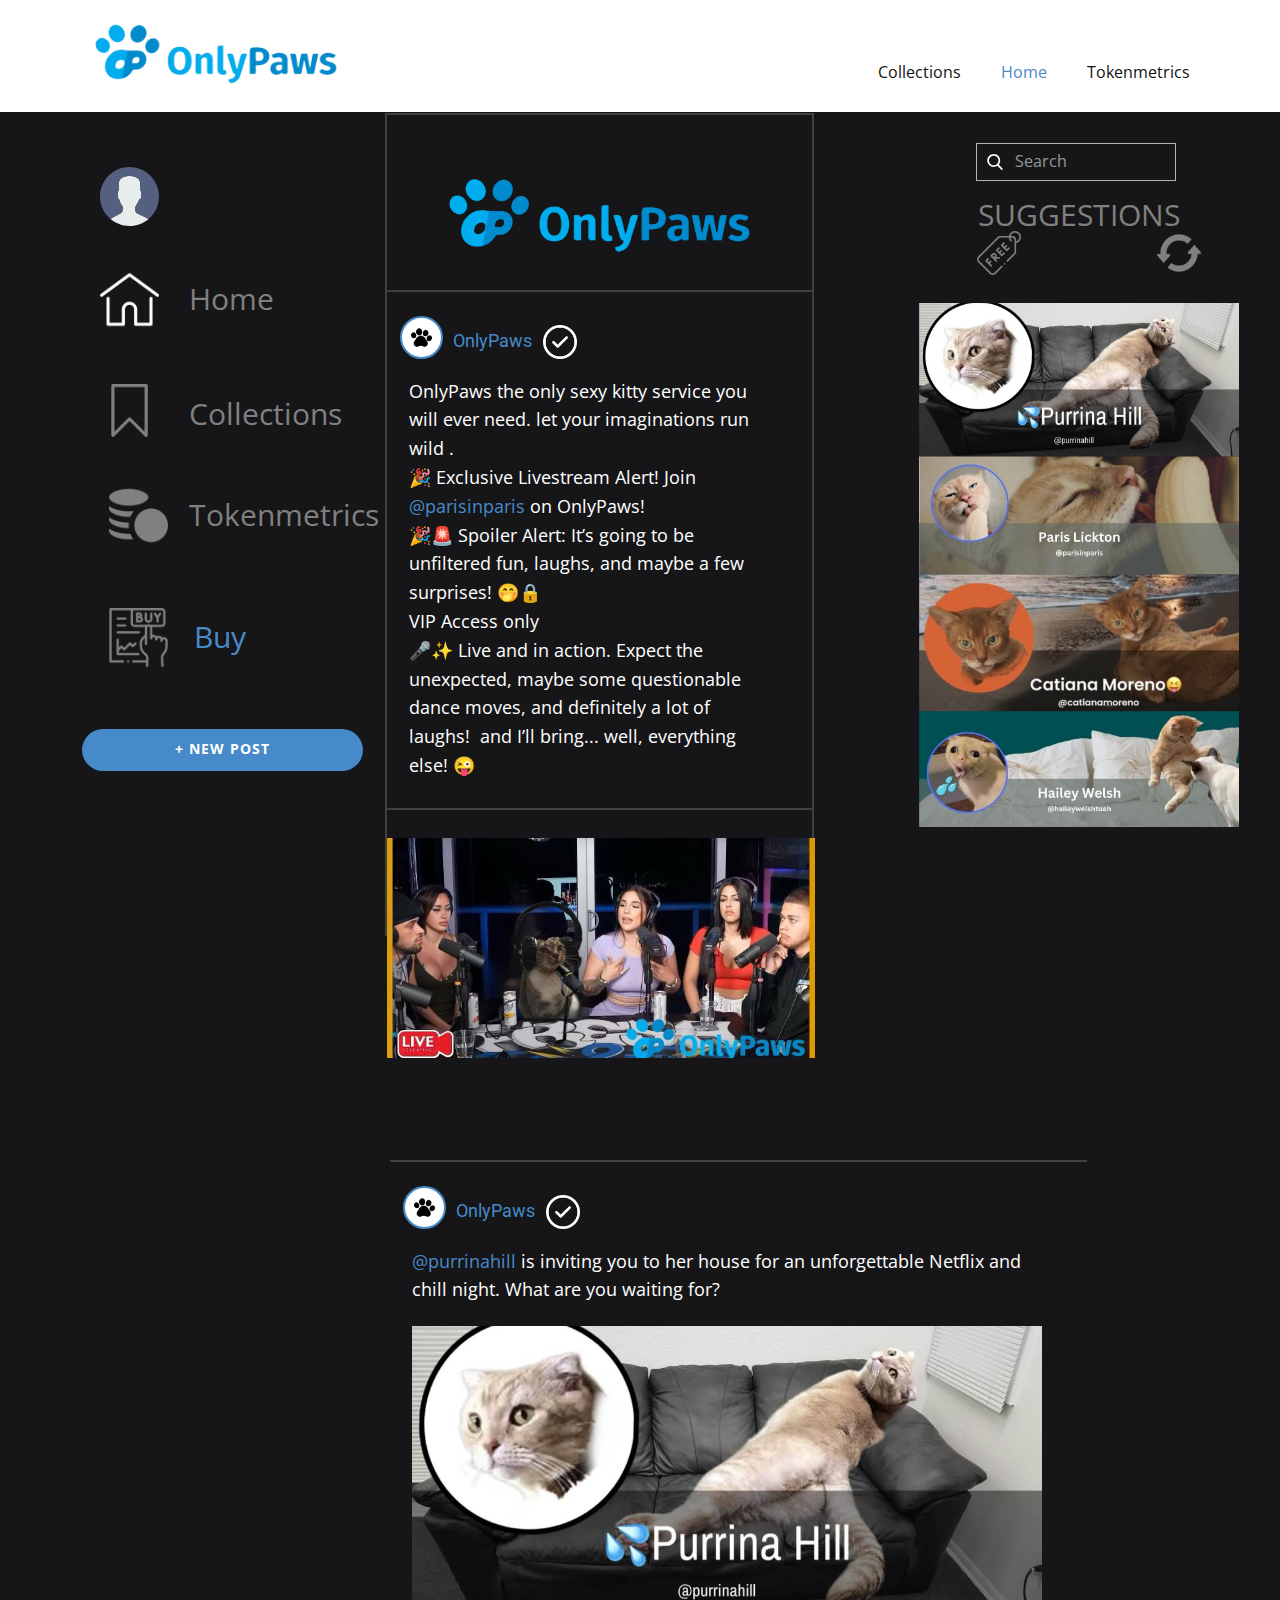
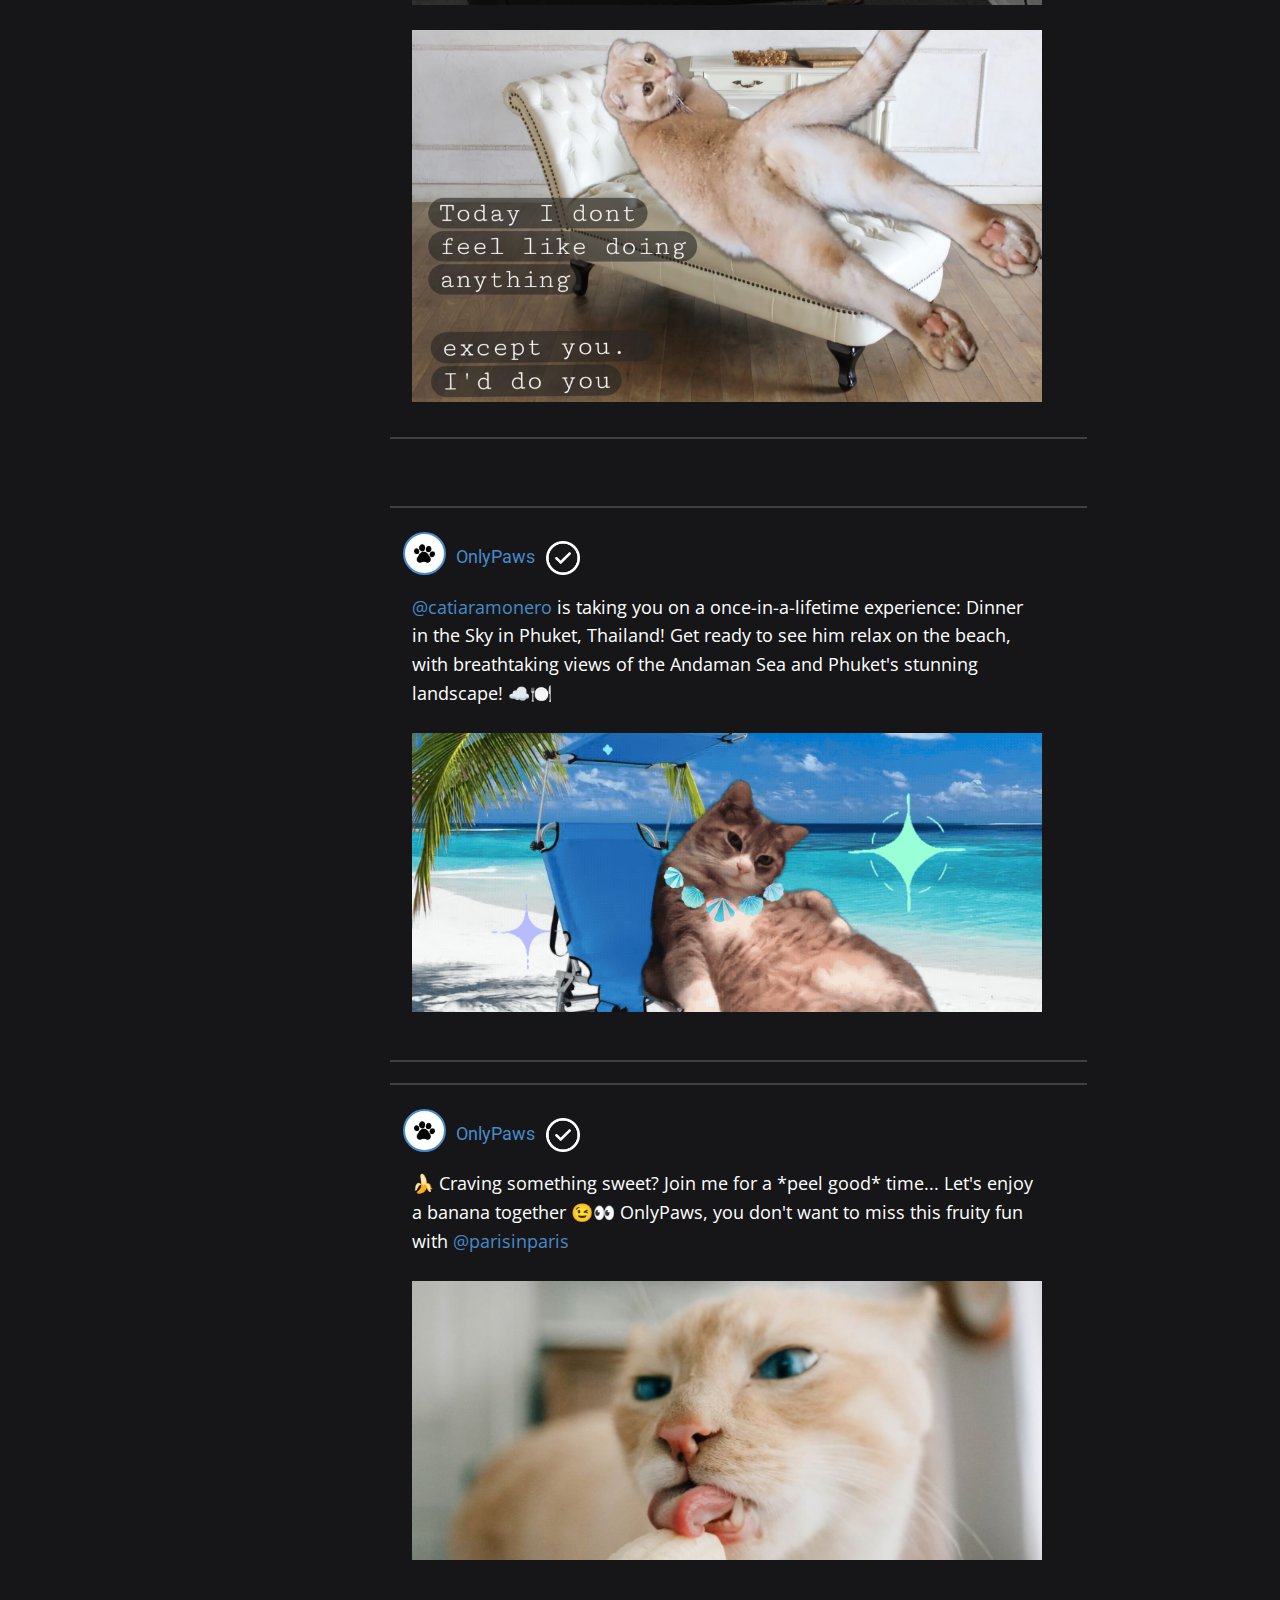
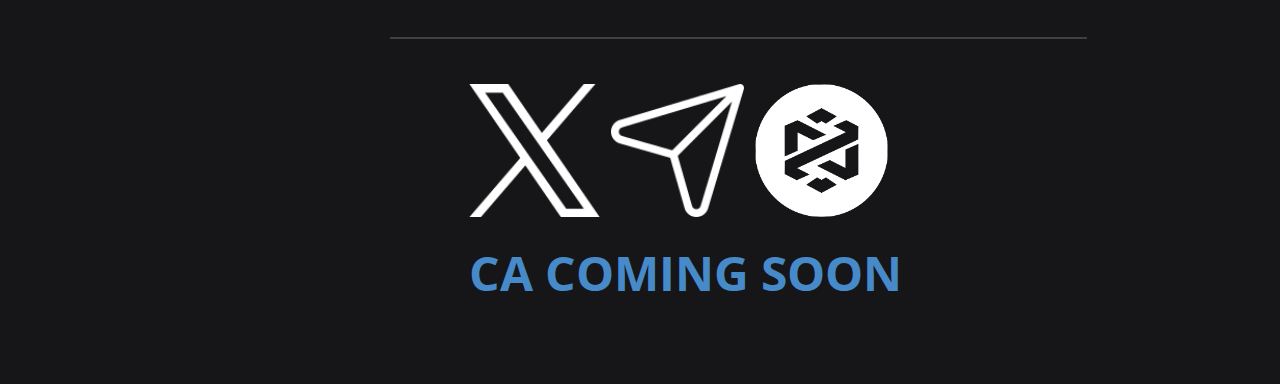
==== index.html @ db5741fb "Add files via upload" ====
<!DOCTYPE html>
<html style="font-size: 16px;" lang="en"><head>
    <meta name="viewport" content="width=device-width, initial-scale=1.0">
    <meta charset="utf-8">
    <meta name="keywords" content="">
    <meta name="description" content="">
    <title>Home</title>
    <link rel="stylesheet" href="nicepage.css" media="screen">
<link rel="stylesheet" href="index.css" media="screen">
    <script class="u-script" type="text/javascript" src="jquery-1.9.1.min.js" defer=""></script>
    <script class="u-script" type="text/javascript" src="nicepage.js" defer=""></script>
    <meta name="generator" content="Nicepage 6.15.2, nicepage.com">
    <link id="u-theme-google-font" rel="stylesheet" href="https://fonts.googleapis.com/css?family=Roboto:100,100i,300,300i,400,400i,500,500i,700,700i,900,900i|Open+Sans:300,300i,400,400i,500,500i,600,600i,700,700i,800,800i">
    
    
    
    
    
    <script type="application/ld+json">{
		"@context": "http://schema.org",
		"@type": "Organization",
		"name": "WebSite6311536",
		"url": "/",
		"logo": "images/onlyPaws_logo-removebg-preview.png",
		"sameAs": [
				"https://x.com/onlypawsonsol?s=21&t=MEDeo_YYB2er8ExbbBnjVw",
				"https://t.me/+jngkfpq1AIE5NmI1",
				"https://t.me/+jngkfpq1AIE5NmI1"
		]
}</script>
    <meta name="theme-color" content="#478ac9">
    <meta property="og:title" content="Home">
    <meta property="og:description" content="">
    <meta property="og:type" content="website">
    <link rel="canonical" href="/">
  <meta data-intl-tel-input-cdn-path="intlTelInput/"></head>
  <body data-home-page="https://website6311536-1.nicepage.io/Home.html?version=a2110d61-1dc5-4e76-3eff-d12eb4054414" data-home-page-title="Home" data-path-to-root="./" data-include-products="false" class="u-body u-xl-mode" data-lang="en"><header class="u-clearfix u-header u-header" id="sec-b5d4"><div class="u-clearfix u-sheet u-sheet-1">
        <a href="#" class="u-image u-logo u-image-1" data-image-width="712" data-image-height="350">
          <img src="images/onlyPaws_logo-removebg-preview.png" class="u-logo-image u-logo-image-1">
        </a>
        <nav class="u-menu u-menu-one-level u-offcanvas u-menu-1">
          <div class="menu-collapse" style="font-size: 1rem; letter-spacing: 0px;">
            <a class="u-button-style u-custom-left-right-menu-spacing u-custom-padding-bottom u-custom-top-bottom-menu-spacing u-nav-link u-text-active-palette-1-base u-text-hover-palette-2-base" href="#">
              <svg class="u-svg-link" viewBox="0 0 24 24"><use xlink:href="#menu-hamburger"></use></svg>
              <svg class="u-svg-content" version="1.1" id="menu-hamburger" viewBox="0 0 16 16" x="0px" y="0px" xmlns:xlink="http://www.w3.org/1999/xlink" xmlns="http://www.w3.org/2000/svg"><g><rect y="1" width="16" height="2"></rect><rect y="7" width="16" height="2"></rect><rect y="13" width="16" height="2"></rect>
</g></svg>
            </a>
          </div>
          <div class="u-custom-menu u-nav-container">
            <ul class="u-nav u-unstyled u-nav-1"><li class="u-nav-item"><a class="u-button-style u-nav-link u-text-active-palette-1-base u-text-hover-palette-2-base" href="Collection.html" style="padding: 10px 20px;">Collections</a>
</li><li class="u-nav-item"><a class="u-button-style u-nav-link u-text-active-palette-1-base u-text-hover-palette-2-base" href="./" style="padding: 10px 20px;">Home</a>
</li><li class="u-nav-item"><a class="u-button-style u-nav-link u-text-active-palette-1-base u-text-hover-palette-2-base" href="Tokenmetrics.html" style="padding: 10px 20px;">Tokenmetrics</a>
</li></ul>
          </div>
          <div class="u-custom-menu u-nav-container-collapse">
            <div class="u-black u-container-style u-inner-container-layout u-opacity u-opacity-95 u-sidenav">
              <div class="u-inner-container-layout u-sidenav-overflow">
                <div class="u-menu-close"></div>
                <ul class="u-align-center u-nav u-popupmenu-items u-unstyled u-nav-2"><li class="u-nav-item"><a class="u-button-style u-nav-link" href="Collection.html">Collections</a>
</li><li class="u-nav-item"><a class="u-button-style u-nav-link" href="./">Home</a>
</li><li class="u-nav-item"><a class="u-button-style u-nav-link" href="Tokenmetrics.html">Tokenmetrics</a>
</li></ul>
              </div>
            </div>
            <div class="u-black u-menu-overlay u-opacity u-opacity-70"></div>
          </div>
        </nav>
      </div></header>
    <section class="u-clearfix u-custom-color-1 u-hidden-md u-hidden-sm u-section-1" id="sec-0b6a">
      
      
      
      
      
      
      
      <div class="u-clearfix u-sheet u-sheet-1">
        <div class="u-container-style u-custom-color-1 u-group u-group-1">
          <div class="u-container-layout u-container-layout-1">
            <div class="custom-expanded u-container-style u-custom-color-6 u-expanded-width-lg u-expanded-width-md u-expanded-width-sm u-expanded-width-xl u-group u-group-2">
              <div class="u-container-layout u-container-layout-2"><span class="u-icon u-icon-1"><svg class="u-svg-link" preserveAspectRatio="xMidYMin slice" viewBox="0 0 53 53" style=""><use xlink:href="#svg-90c6"></use></svg><svg xmlns="http://www.w3.org/2000/svg" xmlns:xlink="http://www.w3.org/1999/xlink" version="1.1" xml:space="preserve" class="u-svg-content" viewBox="0 0 53 53" x="0px" y="0px" id="svg-90c6" style="enable-background:new 0 0 53 53;"><path style="fill:#E7ECED;" d="M18.613,41.552l-7.907,4.313c-0.464,0.253-0.881,0.564-1.269,0.903C14.047,50.655,19.998,53,26.5,53
	c6.454,0,12.367-2.31,16.964-6.144c-0.424-0.358-0.884-0.68-1.394-0.934l-8.467-4.233c-1.094-0.547-1.785-1.665-1.785-2.888v-3.322
	c0.238-0.271,0.51-0.619,0.801-1.03c1.154-1.63,2.027-3.423,2.632-5.304c1.086-0.335,1.886-1.338,1.886-2.53v-3.546
	c0-0.78-0.347-1.477-0.886-1.965v-5.126c0,0,1.053-7.977-9.75-7.977s-9.75,7.977-9.75,7.977v5.126
	c-0.54,0.488-0.886,1.185-0.886,1.965v3.546c0,0.934,0.491,1.756,1.226,2.231c0.886,3.857,3.206,6.633,3.206,6.633v3.24
	C20.296,39.899,19.65,40.986,18.613,41.552z"></path><g><path style="fill:#556080;" d="M26.953,0.004C12.32-0.246,0.254,11.414,0.004,26.047C-0.138,34.344,3.56,41.801,9.448,46.76
		c0.385-0.336,0.798-0.644,1.257-0.894l7.907-4.313c1.037-0.566,1.683-1.653,1.683-2.835v-3.24c0,0-2.321-2.776-3.206-6.633
		c-0.734-0.475-1.226-1.296-1.226-2.231v-3.546c0-0.78,0.347-1.477,0.886-1.965v-5.126c0,0-1.053-7.977,9.75-7.977
		s9.75,7.977,9.75,7.977v5.126c0.54,0.488,0.886,1.185,0.886,1.965v3.546c0,1.192-0.8,2.195-1.886,2.53
		c-0.605,1.881-1.478,3.674-2.632,5.304c-0.291,0.411-0.563,0.759-0.801,1.03V38.8c0,1.223,0.691,2.342,1.785,2.888l8.467,4.233
		c0.508,0.254,0.967,0.575,1.39,0.932c5.71-4.762,9.399-11.882,9.536-19.9C53.246,12.32,41.587,0.254,26.953,0.004z"></path>
</g></svg></span>
              </div>
            </div>
            <div class="u-container-style u-custom-color-6 u-expanded-width u-group u-hidden-xs u-group-3">
              <div class="u-container-layout u-container-layout-3"><span class="u-file-icon u-hover-feature u-icon u-text-white u-icon-2"><img src="images/263115-35c8bb14.png" alt=""></span>
                <p class="u-text u-text-default u-text-1">
                  <a class="u-active-none u-border-none u-btn u-button-link u-button-style u-hover-none u-none u-text-grey-50 u-text-hover-palette-1-light-1 u-btn-1" href="./">Home</a>
                </p>
              </div>
            </div>
            <div class="u-container-style u-custom-color-1 u-expanded-width u-group u-hidden-xs u-group-4" data-href="#">
              <div class="u-container-layout u-container-layout-4">
                <p class="u-hover-feature u-text u-text-default u-text-grey-50 u-text-2">
                  <a class="u-active-none u-border-none u-btn u-button-link u-button-style u-hover-none u-none u-text-grey-50 u-text-hover-palette-1-light-1 u-btn-2" href="Collection.html"> Collections&nbsp;</a>
                </p><span class="u-file-icon u-hover-feature u-icon u-text-grey-50 u-icon-3"><img src="images/786251-d2190933.png" alt=""></span>
              </div>
            </div>
            <div class="custom-expanded u-container-style u-custom-color-1 u-expanded-width-lg u-expanded-width-md u-expanded-width-sm u-expanded-width-xl u-group u-group-5" data-href="#">
              <div class="u-container-layout u-container-layout-5"><span class="u-file-icon u-hover-feature u-icon u-text-grey-50 u-icon-4"><img src="images/154221-e5eda80c.png" alt=""></span>
                <p class="u-hover-feature u-text u-text-default u-text-grey-50 u-text-3">
                  <a class="u-active-none u-border-none u-btn u-button-link u-button-style u-hover-none u-none u-text-grey-50 u-text-hover-palette-1-light-1 u-btn-3" href="Tokenmetrics.html"> Tokenmetrics</a>
                </p>
              </div>
            </div>
            <div class="custom-expanded u-container-style u-custom-color-6 u-expanded-width-lg u-expanded-width-md u-expanded-width-sm u-expanded-width-xl u-group u-group-6">
              <div class="u-container-layout u-container-layout-6"><span class="u-file-icon u-hover-feature u-icon u-text-grey-50 u-icon-5" data-href="#"><img src="images/9307364-7f377910.png" alt=""></span>
                <p class="u-hover-feature u-text u-text-default u-text-grey-50 u-text-4">
                  <a class="u-active-none u-border-none u-btn u-button-link u-button-style u-hover-none u-none u-text-palette-1-base u-btn-4" href="https://t.me/+jngkfpq1AIE5NmI1">Buy</a>
                </p>
              </div>
            </div>
            <a href="#" class="u-btn u-btn-round u-button-style u-hidden-xs u-hover-palette-1-light-1 u-palette-1-base u-radius u-btn-5">+ NEW POST </a>
          </div>
        </div>
        <div class="u-container-style u-custom-color-1 u-group u-group-7">
          <div class="u-container-layout u-container-layout-7">
            <div class="u-container-style u-custom-color-6 u-expanded-width u-group u-group-8">
              <div class="u-container-layout u-container-layout-8">
                <form action="#" method="get" class="u-border-1 u-border-grey-30 u-custom-color-6 u-search u-search-left u-search-1">
                  <button class="u-search-button" type="submit">
                    <span class="u-search-icon u-spacing-10">
                      <svg class="u-svg-link" preserveAspectRatio="xMidYMin slice" viewBox="0 0 56.966 56.966"><use xlink:href="#svg-b049"></use></svg>
                      <svg xmlns="http://www.w3.org/2000/svg" xmlns:xlink="http://www.w3.org/1999/xlink" version="1.1" id="svg-b049" x="0px" y="0px" viewBox="0 0 56.966 56.966" style="enable-background:new 0 0 56.966 56.966;" xml:space="preserve" class="u-svg-content"><path d="M55.146,51.887L41.588,37.786c3.486-4.144,5.396-9.358,5.396-14.786c0-12.682-10.318-23-23-23s-23,10.318-23,23  s10.318,23,23,23c4.761,0,9.298-1.436,13.177-4.162l13.661,14.208c0.571,0.593,1.339,0.92,2.162,0.92  c0.779,0,1.518-0.297,2.079-0.837C56.255,54.982,56.293,53.08,55.146,51.887z M23.984,6c9.374,0,17,7.626,17,17s-7.626,17-17,17  s-17-7.626-17-17S14.61,6,23.984,6z"></path></svg>
                    </span>
                  </button>
                  <input class="u-search-input" type="search" name="search" value="" placeholder="Search">
                </form>
              </div>
            </div>
            <div class="u-container-style u-custom-color-1 u-expanded-width u-group u-hidden-xs u-group-9">
              <div class="u-container-layout u-container-layout-9">
                <p class="u-text u-text-default u-text-grey-50 u-text-5">SU​GGESTIO​NS </p><span class="u-file-icon u-icon u-text-grey-50 u-icon-6"><img src="images/3706340-981f72d7.png" alt=""></span><span class="u-file-icon u-icon u-text-grey-50 u-icon-7"><img src="images/2546743-99a9873b.png" alt=""></span>
              </div>
            </div>
          </div>
        </div>
        <img class="u-hidden-xs u-image u-image-default u-image-1" src="images/image7.png" alt="" data-image-width="499" data-image-height="830">
        <div class="u-border-2 u-border-grey-75 u-border-no-bottom u-container-style u-custom-color-1 u-expanded-width-xs u-group u-group-10">
          <div class="u-container-layout u-container-layout-10">
            <img class="u-expanded-width u-hidden-xs u-image u-image-default u-image-2" src="images/IMG_2179.png" alt="" data-image-width="1280" data-image-height="720">
            <div class="u-border-2 u-border-grey-75 u-border-no-left u-border-no-right u-container-style u-custom-color-1 u-expanded-width u-group u-group-11">
              <div class="u-container-layout u-container-layout-11"><span class="u-file-icon u-icon u-text-white u-icon-8"><img src="images/1442912-686f7c3c.png" alt=""></span><span class="u-border-2 u-border-palette-1-base u-file-icon u-icon u-icon-circle u-white u-icon-9"><img src="images/1076928-a5096dba.png" alt=""></span>
                <h6 class="u-text u-text-default u-text-palette-1-base u-text-6">OnlyPaws</h6>
                <p class="u-text u-text-7">OnlyPaws the only sexy kitty service you will ever need. let your imaginations run wild .&nbsp;<br>🎉 Exclusive Livestream Alert! Join <span class="u-text-custom-color-2">@parisinparis</span> on OnlyPaws!&nbsp;<br>🎉🚨 Spoiler Alert: It’s going to be unfiltered fun, laughs, and maybe a few surprises! 🤭🔒&nbsp;<br>VIP Access only<br>🎤✨ Live and in action. Expect the unexpected, maybe some questionable dance moves, and definitely a lot of laughs!&nbsp; and I’ll bring... well, everything else! 😜<br>
                </p>
              </div>
            </div>
          </div>
        </div>
        <img class="u-expanded-width-xs u-image u-image-default u-image-3" src="images/WhatsAppImage2024-08-15at10.43.25.jpeg" alt="" data-image-width="640" data-image-height="360">
      </div>
    </section>
    <section class="u-clearfix u-custom-color-1 u-hidden-md u-hidden-sm u-section-2" id="carousel_05ec">
      <div class="u-clearfix u-sheet u-valign-top-xs u-sheet-1">
        <div class="u-border-2 u-border-grey-75 u-border-no-left u-border-no-right u-container-style u-custom-color-1 u-expanded-width-xs u-group u-group-1">
          <div class="u-container-layout u-container-layout-1"><span class="u-file-icon u-icon u-text-white u-icon-1"><img src="images/1442912-686f7c3c.png" alt=""></span><span class="u-border-2 u-border-palette-1-base u-file-icon u-icon u-icon-circle u-white u-icon-2"><img src="images/1076928-a5096dba.png" alt=""></span>
            <h6 class="u-text u-text-default u-text-palette-1-base u-text-1">OnlyPaws</h6>
            <p class="u-text u-text-2">
              <span class="u-text-palette-1-base">@purrinahill </span>is inviting you to her house for an unforgettable Netflix and chill night. What are you waiting for?&nbsp;
            </p>
            <img class="u-expanded-width-xs u-image u-image-default u-image-1" src="images/image5.png" alt="" data-image-width="1024" data-image-height="570">
            <img class="u-expanded-width-xs u-image u-image-default u-image-2" src="images/WhatsAppImage2024-08-15at08.45.30.jpeg" alt="" data-image-width="1940" data-image-height="1200">
          </div>
        </div>
      </div>
    </section>
    <section class="u-clearfix u-custom-color-1 u-hidden-md u-hidden-sm u-section-3" id="carousel_14ba">
      <div class="u-clearfix u-sheet u-sheet-1">
        <div class="u-border-2 u-border-grey-75 u-border-no-left u-border-no-right u-container-style u-custom-color-1 u-expanded-width-xs u-group u-group-1">
          <div class="u-container-layout u-container-layout-1"><span class="u-file-icon u-icon u-text-white u-icon-1"><img src="images/1442912-686f7c3c.png" alt=""></span><span class="u-border-2 u-border-palette-1-base u-file-icon u-icon u-icon-circle u-white u-icon-2"><img src="images/1076928-a5096dba.png" alt=""></span>
            <h6 class="u-text u-text-default u-text-palette-1-base u-text-1">OnlyPaws</h6>
            <p class="u-text u-text-2">
              <span class="u-text-palette-1-base"></span>
              <span class="u-text-palette-1-base">@catiaramonero </span>is taking you on a once-in-a-lifetime experience: Dinner in the Sky in Phuket, Thailand! Get ready to see him relax on the beach, with breathtaking views of the Andaman Sea and Phuket's stunning landscape! ☁️🍽️
            </p>
            <img class="u-expanded-width-xs u-image u-image-default u-image-1" src="images/myonlyfans.gif" alt="" data-image-width="864" data-image-height="864">
            <div class="u-border-2 u-border-grey-75 u-border-no-left u-border-no-right u-container-style u-custom-color-1 u-expanded-width u-group u-group-2">
              <div class="u-container-layout u-container-layout-2"><span class="u-file-icon u-icon u-text-white u-icon-3"><img src="images/1442912-686f7c3c.png" alt=""></span><span class="u-border-2 u-border-palette-1-base u-file-icon u-icon u-icon-circle u-white u-icon-4"><img src="images/1076928-a5096dba.png" alt=""></span>
                <h6 class="u-text u-text-default u-text-palette-1-base u-text-3">OnlyPaws</h6>
                <p class="u-text u-text-4">
                  <span class="u-text-palette-1-base"></span>🍌 Craving something sweet? Join me for a *peel good* time... Let's enjoy a banana together 😉👀 OnlyPaws, you don't want to miss this fruity fun with <span class="u-text-custom-color-2">@parisinparis</span>&nbsp;
                </p>
                <img class="u-image u-image-default u-image-2" src="images/z5675158252194_4689e64d93555ff1fdf9b0d8c6e83a33.jpg" alt="" data-image-width="1570" data-image-height="1043">
              </div>
            </div>
          </div>
        </div>
      </div>
    </section>
    
    
    
    <footer class="u-clearfix u-custom-color-1 u-footer" id="sec-a3ad"><div class="u-clearfix u-sheet u-sheet-1">
        <div class="u-align-left u-social-icons u-spacing-10 u-social-icons-1">
          <a class="u-social-url" title="Twitter" target="_blank" href="https://x.com/onlypawsonsol?s=21&amp;t=MEDeo_YYB2er8ExbbBnjVw"><span class="u-file-icon u-icon u-social-icon u-social-twitter u-text-white u-icon-1"><img src="images/11823292-1f06c139.png" alt=""></span>
          </a>
          <a class="u-social-url" title="Telegram" target="_blank" href="https://t.me/+jngkfpq1AIE5NmI1"><span class="u-file-icon u-icon u-social-icon u-social-instagram u-text-white u-icon-2"><img src="images/2099085-0352c9cd.png" alt=""></span>
          </a>
          <a class="u-social-url" target="_blank" data-type="Email" title="Dex" href="https://t.me/+jngkfpq1AIE5NmI1"><span class="u-file-icon u-icon u-social-email u-social-icon u-text-white u-icon-3"><img src="images/images-removebg-preview-bab5ddd3.png" alt=""></span>
          </a>
        </div>
        <p class="u-text u-text-1">
          <a class="u-active-none u-border-none u-btn u-button-link u-button-style u-hover-none u-none u-text-palette-1-base u-btn-1" href="https://t.me/+jngkfpq1AIE5NmI1">CA COMING SOON </a>
        </p>
      </div></footer>
    
  
</body></html>
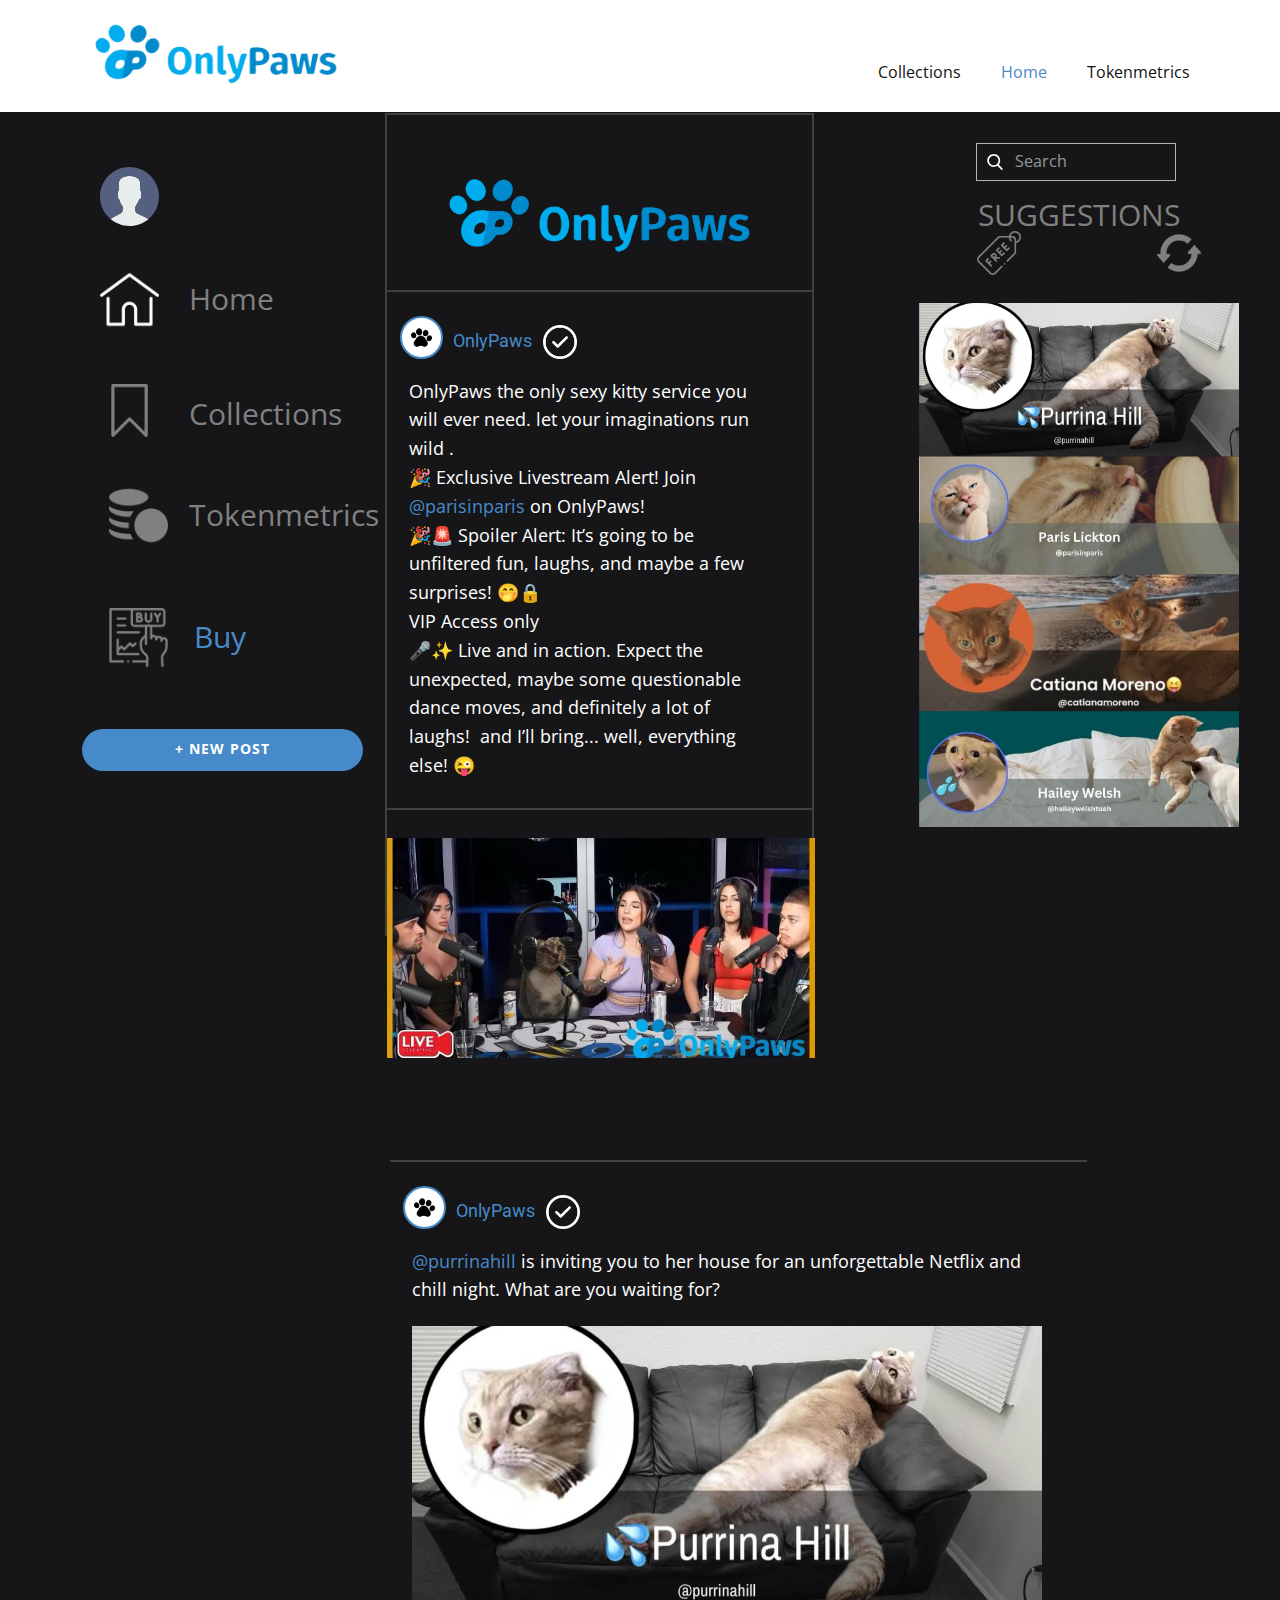
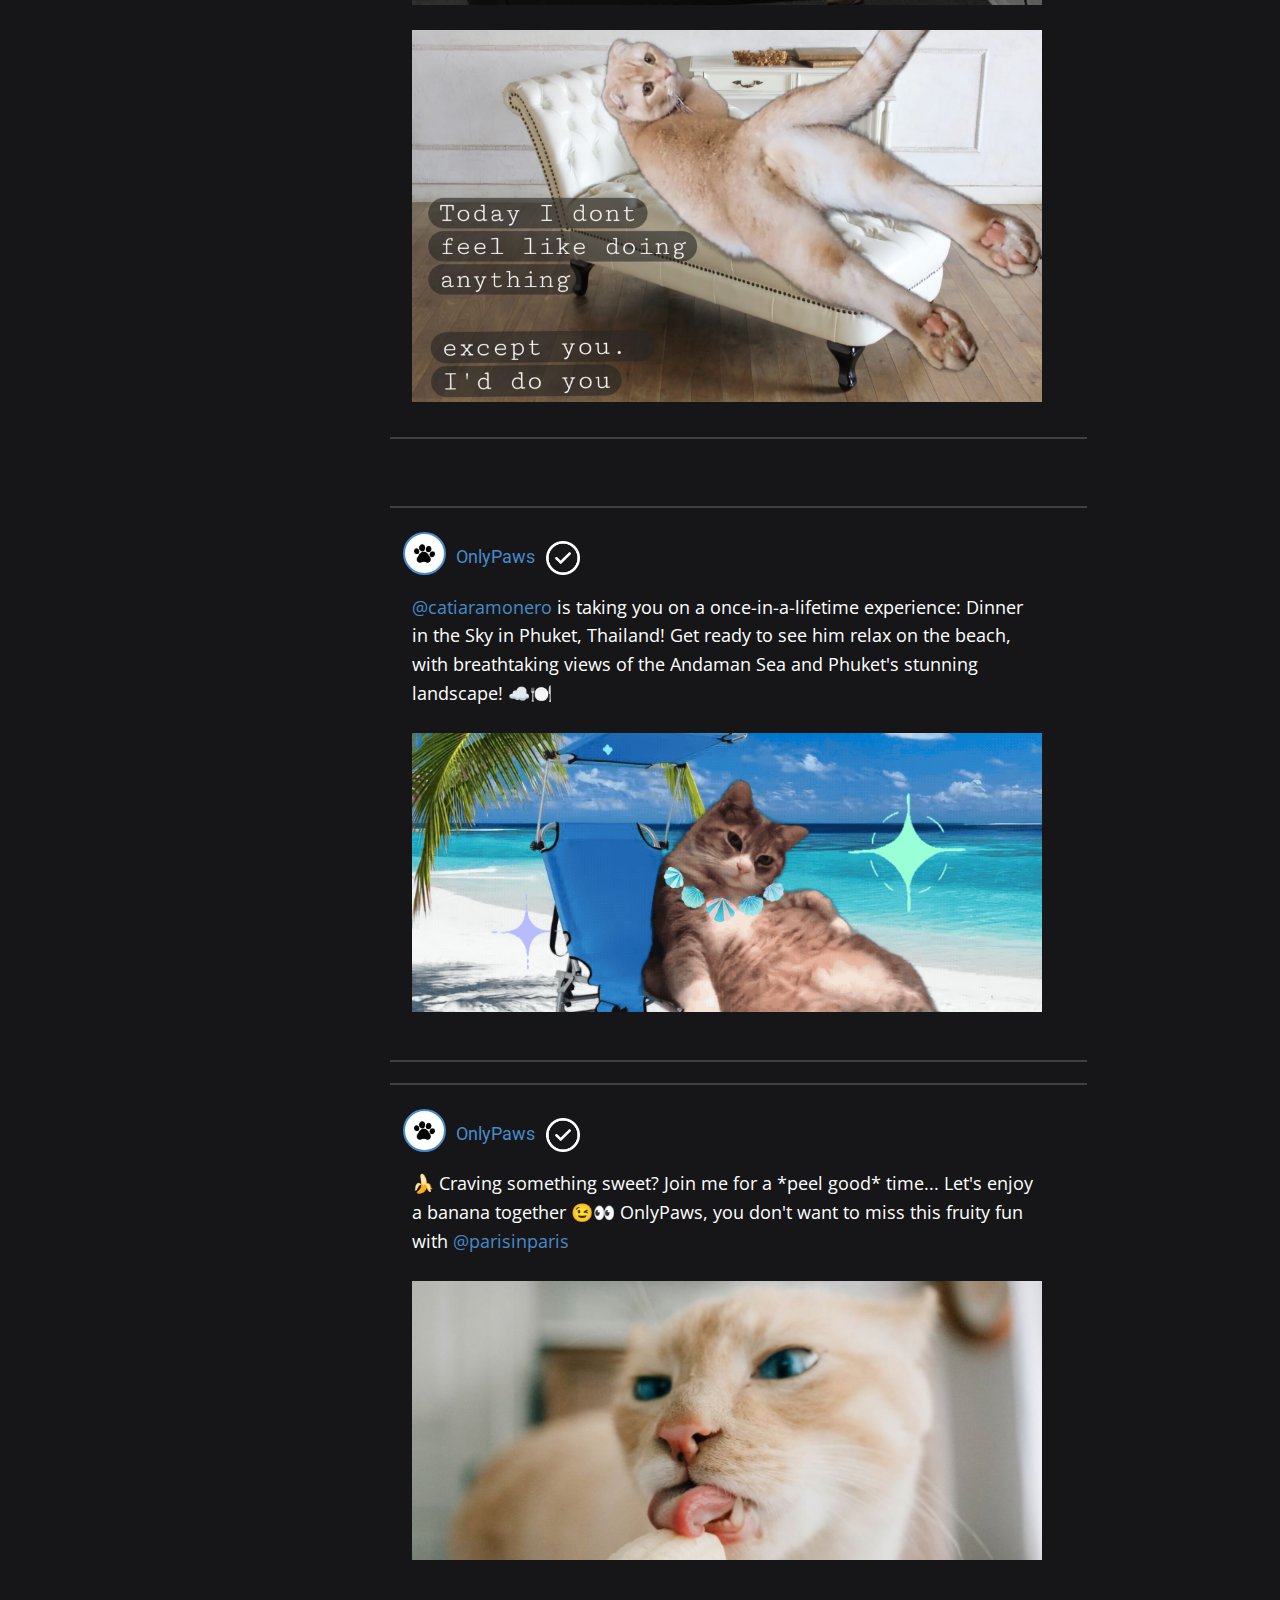
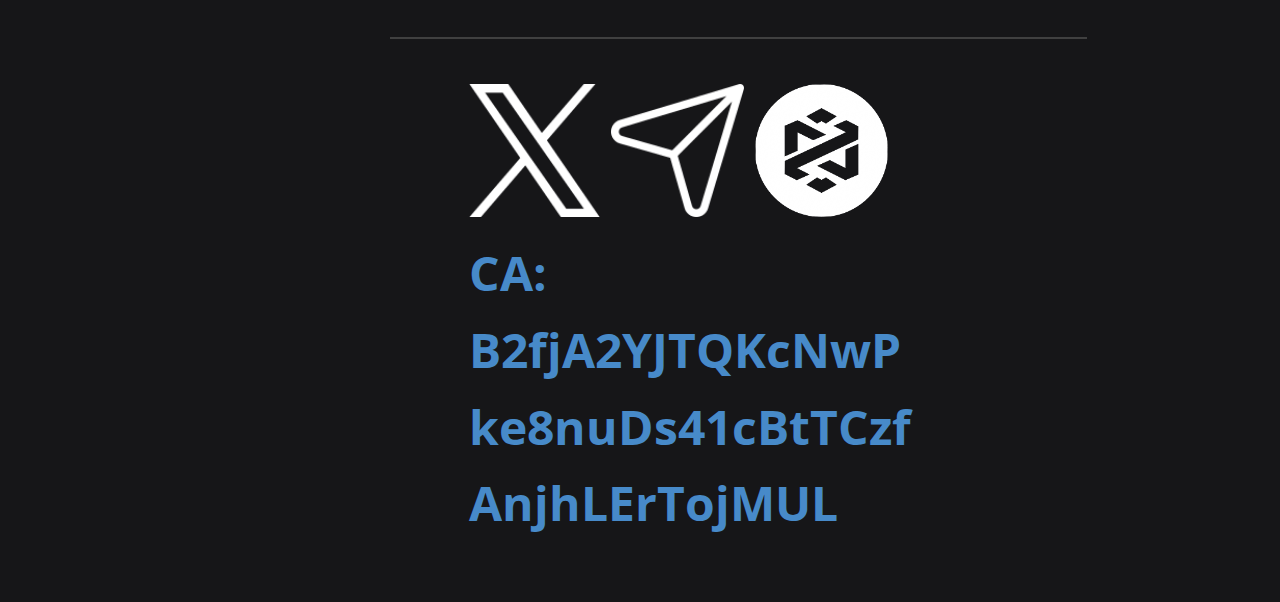
==== commit b0952c13: "Update index.html" ====
--- a/index.html
+++ b/index.html
@@ -25,7 +25,7 @@
 		"sameAs": [
 				"https://x.com/onlypawsonsol?s=21&t=MEDeo_YYB2er8ExbbBnjVw",
 				"https://t.me/+jngkfpq1AIE5NmI1",
-				"https://t.me/+jngkfpq1AIE5NmI1"
+				"https://www.dextools.io/app/en/solana/pair-explorer/B2fjA2YJTQKcNwPke8nuDs41cBtTCzfAnjhLErTojMUL?t=1723770467964"
 		]
 }</script>
     <meta name="theme-color" content="#478ac9">
@@ -211,9 +211,9 @@
           </a>
         </div>
         <p class="u-text u-text-1">
-          <a class="u-active-none u-border-none u-btn u-button-link u-button-style u-hover-none u-none u-text-palette-1-base u-btn-1" href="https://t.me/+jngkfpq1AIE5NmI1">CA COMING SOON </a>
+          <a class="u-active-none u-border-none u-btn u-button-link u-button-style u-hover-none u-none u-text-palette-1-base u-btn-1" href="https://www.dextools.io/app/en/solana/pair-explorer/B2fjA2YJTQKcNwPke8nuDs41cBtTCzfAnjhLErTojMUL?t=1723770467964">CA: B2fjA2YJTQKcNwPke8nuDs41cBtTCzfAnjhLErTojMUL </a>
         </p>
       </div></footer>
     
   
-</body></html>+</body></html>
